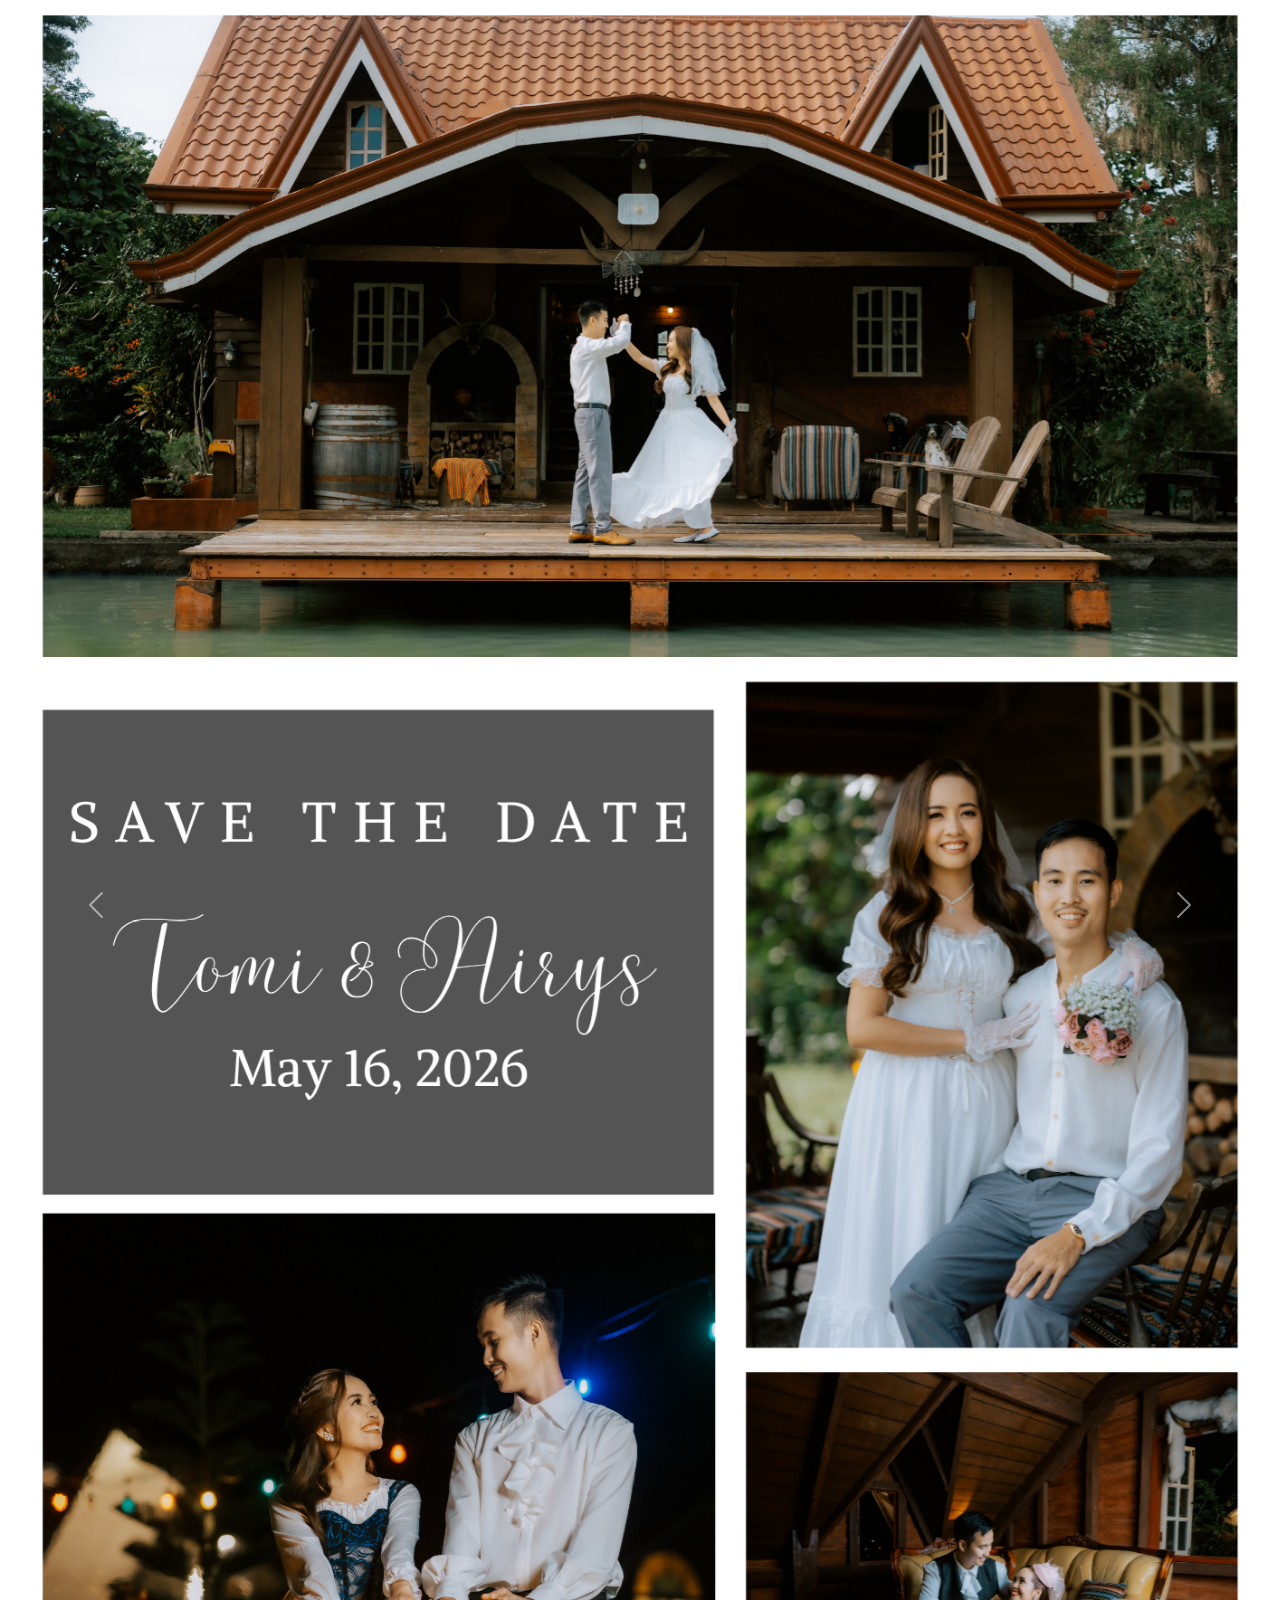
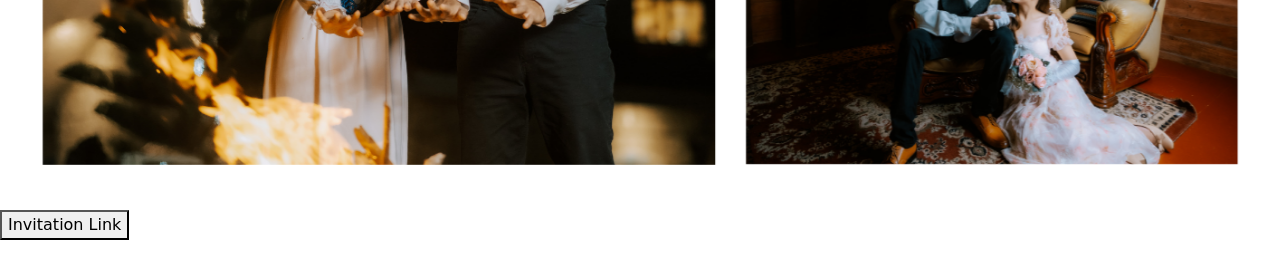
==== index.html @ ee5bdbea "First draft" ====
<html lang="en">
<head>
    <meta charset="UTF-8">
    <meta name="viewport" content="width=device-width, initial-scale=1.0">
    <title>Tomi and Airys Nuptial</title>
    <link rel="stylesheet" href="styles.css">
    <script src="app.js"></script>
    <link href="https://cdn.jsdelivr.net/npm/bootstrap@5.3.8/dist/css/bootstrap.min.css" rel="stylesheet" integrity="sha384-sRIl4kxILFvY47J16cr9ZwB07vP4J8+LH7qKQnuqkuIAvNWLzeN8tE5YBujZqJLB" crossorigin="anonymous">
</head>
<body>

    <div id="carouselExampleIndicators" class="carousel slide">
        <div class="carousel-indicators">
          <button type="button" data-bs-target="#carouselExampleIndicators" data-bs-slide-to="0" class="active" aria-current="true" aria-label="Slide 1"></button>
          <button type="button" data-bs-target="#carouselExampleIndicators" data-bs-slide-to="1" aria-label="Slide 2"></button>
          <button type="button" data-bs-target="#carouselExampleIndicators" data-bs-slide-to="2" aria-label="Slide 3"></button>
        </div>
        <div class="carousel-inner">
          <div class="carousel-item active">
            <img src="images/page_1.png" class="d-block w-100" alt="wedding invitation">
          </div>
          <div class="carousel-item">
            <img src="images/page_2.png" class="d-block w-100" alt="wedding invitation">
          </div>
          <div class="carousel-item">
            <img src="images/page_3.png" class="d-block w-100" alt="wedding invitation">
          </div>
        </div>
        <button class="carousel-control-prev" type="button" data-bs-target="#carouselExampleIndicators" data-bs-slide="prev">
          <span class="carousel-control-prev-icon" aria-hidden="true"></span>
          <span class="visually-hidden">Previous</span>
        </button>
        <button class="carousel-control-next" type="button" data-bs-target="#carouselExampleIndicators" data-bs-slide="next">
          <span class="carousel-control-next-icon" aria-hidden="true"></span>
          <span class="visually-hidden">Next</span>
        </button>
      </div>
    
    <form action="https://invyt.app/invite/7E9C6C95"><button>Invitation Link</button></form>
    

    <script src="https://cdn.jsdelivr.net/npm/bootstrap@5.3.8/dist/js/bootstrap.bundle.min.js" integrity="sha384-FKyoEForCGlyvwx9Hj09JcYn3nv7wiPVlz7YYwJrWVcXK/BmnVDxM+D2scQbITxI" crossorigin="anonymous"></script>
</body>
</html>
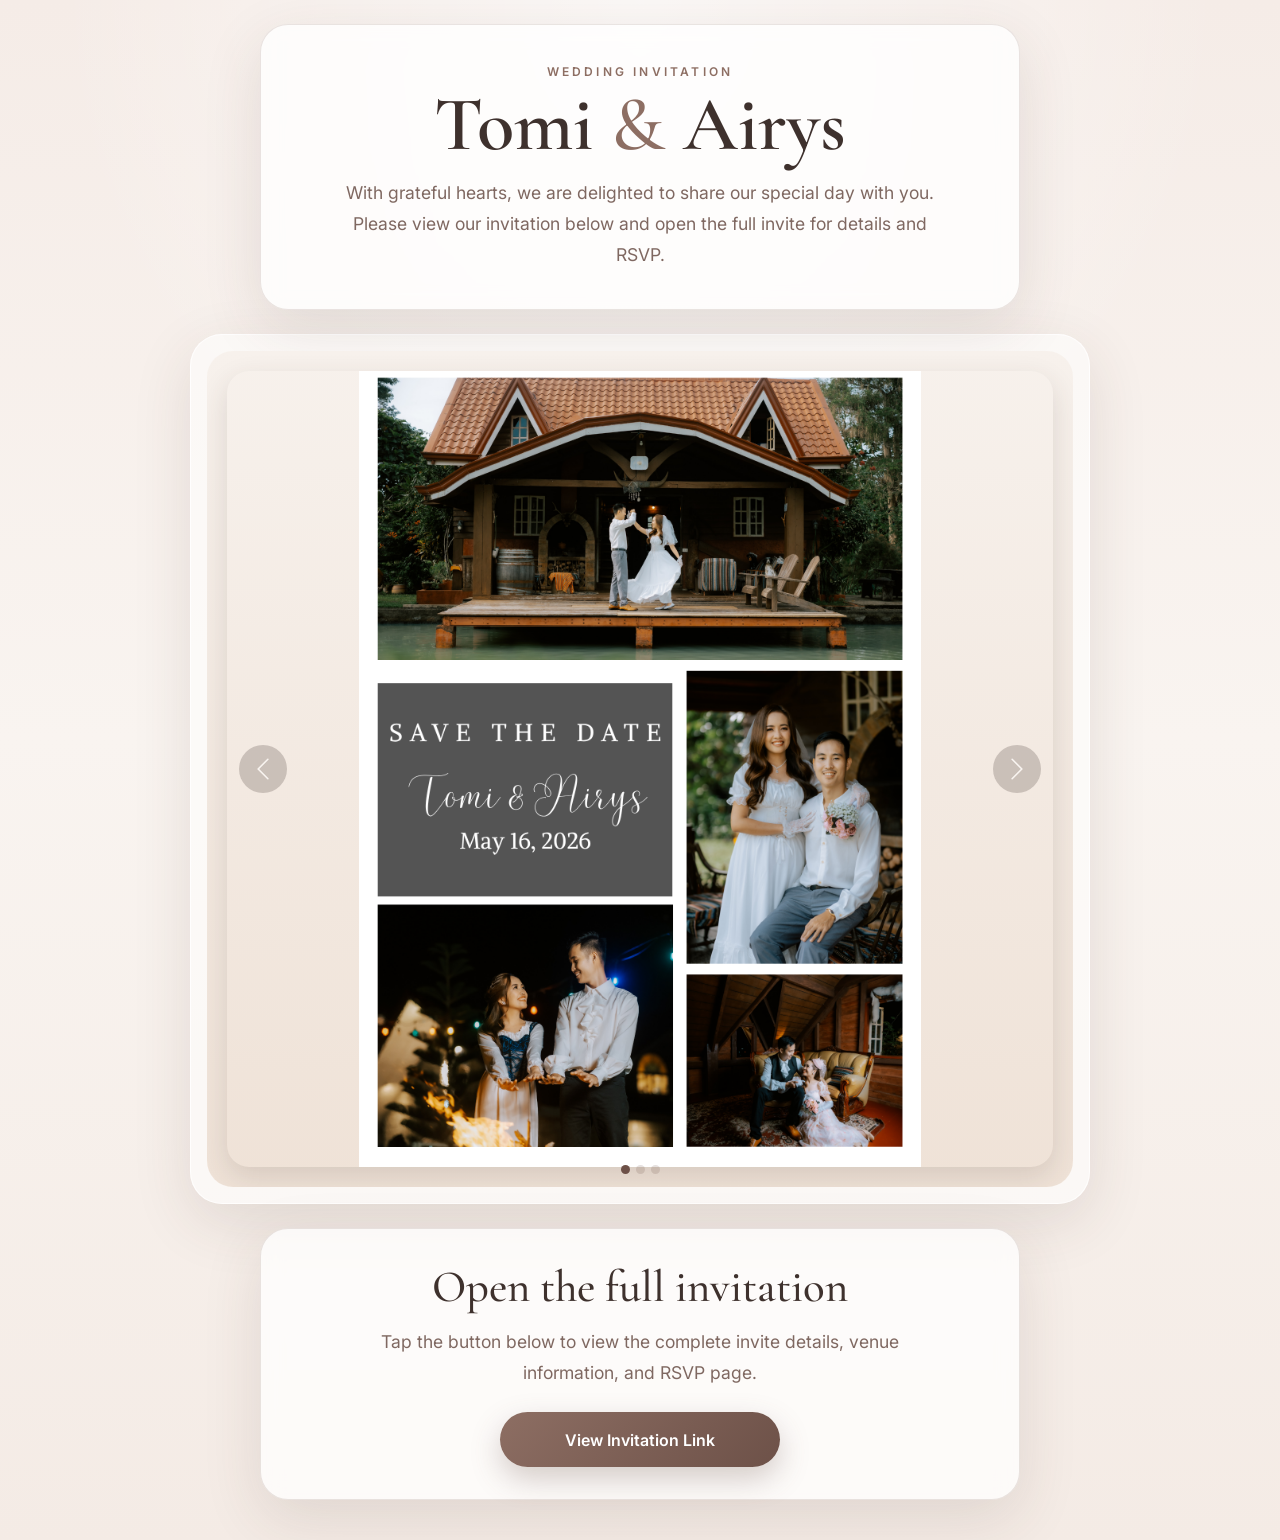
==== commit 3c293be9: "Finishing touches" ====
--- a/index.html
+++ b/index.html
@@ -1,44 +1,79 @@
+<!DOCTYPE html>
 <html lang="en">
 <head>
     <meta charset="UTF-8">
     <meta name="viewport" content="width=device-width, initial-scale=1.0">
-    <title>Tomi and Airys Nuptial</title>
+    <meta name="theme-color" content="#f4ece7">
+    <title>Tomi & Airys | Wedding Invitation</title>
+    <meta name="description" content="A digital wedding invitation for Tomi and Airys.">
+    <link rel="preconnect" href="https://fonts.googleapis.com">
+    <link rel="preconnect" href="https://fonts.gstatic.com" crossorigin>
+    <link href="https://fonts.googleapis.com/css2?family=Cormorant+Garamond:wght@400;500;600;700&family=Inter:wght@400;500;600&display=swap" rel="stylesheet">
+    <link href="https://cdn.jsdelivr.net/npm/bootstrap@5.3.8/dist/css/bootstrap.min.css" rel="stylesheet" integrity="sha384-sRIl4kxILFvY47J16cr9ZwB07vP4J8+LH7qKQnuqkuIAvNWLzeN8tE5YBujZqJLB" crossorigin="anonymous">
     <link rel="stylesheet" href="styles.css">
-    <script src="app.js"></script>
-    <link href="https://cdn.jsdelivr.net/npm/bootstrap@5.3.8/dist/css/bootstrap.min.css" rel="stylesheet" integrity="sha384-sRIl4kxILFvY47J16cr9ZwB07vP4J8+LH7qKQnuqkuIAvNWLzeN8tE5YBujZqJLB" crossorigin="anonymous">
 </head>
 <body>
+    <main class="invitation-shell">
+        <section class="hero-section container">
+            <div class="intro-card text-center">
+                <p class="eyebrow mb-2">Wedding Invitation</p>
+                <h1 class="display-name">Tomi <span>&amp;</span> Airys</h1>
+                <p class="lead-copy mb-0">
+                    With grateful hearts, we are delighted to share our special day with you.
+                    Please view our invitation below and open the full invite for details and RSVP.
+                </p>
+            </div>
 
-    <div id="carouselExampleIndicators" class="carousel slide">
-        <div class="carousel-indicators">
-          <button type="button" data-bs-target="#carouselExampleIndicators" data-bs-slide-to="0" class="active" aria-current="true" aria-label="Slide 1"></button>
-          <button type="button" data-bs-target="#carouselExampleIndicators" data-bs-slide-to="1" aria-label="Slide 2"></button>
-          <button type="button" data-bs-target="#carouselExampleIndicators" data-bs-slide-to="2" aria-label="Slide 3"></button>
-        </div>
-        <div class="carousel-inner">
-          <div class="carousel-item active">
-            <img src="images/page_1.png" class="d-block w-100" alt="wedding invitation">
-          </div>
-          <div class="carousel-item">
-            <img src="images/page_2.png" class="d-block w-100" alt="wedding invitation">
-          </div>
-          <div class="carousel-item">
-            <img src="images/page_3.png" class="d-block w-100" alt="wedding invitation">
-          </div>
-        </div>
-        <button class="carousel-control-prev" type="button" data-bs-target="#carouselExampleIndicators" data-bs-slide="prev">
-          <span class="carousel-control-prev-icon" aria-hidden="true"></span>
-          <span class="visually-hidden">Previous</span>
-        </button>
-        <button class="carousel-control-next" type="button" data-bs-target="#carouselExampleIndicators" data-bs-slide="next">
-          <span class="carousel-control-next-icon" aria-hidden="true"></span>
-          <span class="visually-hidden">Next</span>
-        </button>
-      </div>
-    
-    <form action="https://invyt.app/invite/7E9C6C95"><button>Invitation Link</button></form>
-    
+            <div class="invitation-frame">
+                <div id="carouselExampleIndicators" class="carousel slide" data-bs-ride="carousel" data-bs-interval="5000">
+                    <div class="carousel-indicators">
+                        <button type="button" data-bs-target="#carouselExampleIndicators" data-bs-slide-to="0" class="active" aria-current="true" aria-label="Invitation page 1"></button>
+                        <button type="button" data-bs-target="#carouselExampleIndicators" data-bs-slide-to="1" aria-label="Invitation page 2"></button>
+                        <button type="button" data-bs-target="#carouselExampleIndicators" data-bs-slide-to="2" aria-label="Invitation page 3"></button>
+                    </div>
+
+                    <div class="carousel-inner rounded-4 overflow-hidden">
+                        <div class="carousel-item active">
+                            <div class="slide-canvas">
+                                <img src="images/page_1.png" class="invitation-image" alt="Wedding invitation page 1" loading="eager">
+                            </div>
+                        </div>
+                        <div class="carousel-item">
+                            <div class="slide-canvas">
+                                <img src="images/page_2.png" class="invitation-image" alt="Wedding invitation page 2" loading="lazy">
+                            </div>
+                        </div>
+                        <div class="carousel-item">
+                            <div class="slide-canvas">
+                                <img src="images/page_3.png" class="invitation-image" alt="Wedding invitation page 3" loading="lazy">
+                            </div>
+                        </div>
+                    </div>
+
+                    <button class="carousel-control-prev" type="button" data-bs-target="#carouselExampleIndicators" data-bs-slide="prev" aria-label="Previous invitation page">
+                        <span class="carousel-control-prev-icon" aria-hidden="true"></span>
+                        <span class="visually-hidden">Previous</span>
+                    </button>
+                    <button class="carousel-control-next" type="button" data-bs-target="#carouselExampleIndicators" data-bs-slide="next" aria-label="Next invitation page">
+                        <span class="carousel-control-next-icon" aria-hidden="true"></span>
+                        <span class="visually-hidden">Next</span>
+                    </button>
+                </div>
+            </div>
+
+            <div class="cta-card text-center">
+                <h2 class="cta-title">Open the full invitation</h2>
+                <p class="cta-copy mb-4">
+                    Tap the button below to view the complete invite details, venue information, and RSVP page.
+                </p>
+                <a class="invite-button" href="https://invyt.app/invite/7E9C6C95" target="_blank" rel="noopener noreferrer">
+                    View Invitation Link
+                </a>
+            </div>
+        </section>
+    </main>
 
     <script src="https://cdn.jsdelivr.net/npm/bootstrap@5.3.8/dist/js/bootstrap.bundle.min.js" integrity="sha384-FKyoEForCGlyvwx9Hj09JcYn3nv7wiPVlz7YYwJrWVcXK/BmnVDxM+D2scQbITxI" crossorigin="anonymous"></script>
+    <script src="app.js"></script>
 </body>
-</html>+</html>
--- a/styles.css
+++ b/styles.css
@@ -0,0 +1,281 @@
+:root {
+    --bg: #f7f1ec;
+    --surface: rgba(255, 255, 255, 0.76);
+    --surface-strong: #ffffff;
+    --text: #3e312d;
+    --muted: #7f6861;
+    --accent: #8d6e63;
+    --accent-dark: #6d5148;
+    --border: rgba(141, 110, 99, 0.18);
+    --shadow: 0 18px 60px rgba(73, 48, 39, 0.12);
+}
+
+* {
+    box-sizing: border-box;
+}
+
+html {
+    scroll-behavior: smooth;
+}
+
+body {
+    margin: 0;
+    min-height: 100vh;
+    font-family: "Inter", sans-serif;
+    color: var(--text);
+    background:
+        radial-gradient(circle at top, rgba(255, 255, 255, 0.65), transparent 35%),
+        linear-gradient(180deg, #f5ece7 0%, #f9f4f0 48%, #f4ebe5 100%);
+}
+
+img {
+    max-width: 100%;
+    display: block;
+}
+
+.invitation-shell {
+    min-height: 100vh;
+    display: flex;
+    align-items: center;
+    padding: 24px 0 40px;
+}
+
+.hero-section {
+    width: min(100%, 1140px);
+}
+
+.intro-card,
+.cta-card {
+    width: min(100%, 760px);
+    margin: 0 auto;
+    background: var(--surface);
+    border: 1px solid var(--border);
+    backdrop-filter: blur(10px);
+    border-radius: 28px;
+    box-shadow: var(--shadow);
+}
+
+.intro-card {
+    padding: clamp(1.5rem, 3vw, 2.5rem);
+    margin-bottom: 1.5rem;
+}
+
+.eyebrow {
+    text-transform: uppercase;
+    letter-spacing: 0.2rem;
+    font-size: 0.75rem;
+    font-weight: 600;
+    color: var(--accent);
+}
+
+.display-name,
+.cta-title {
+    font-family: "Cormorant Garamond", serif;
+}
+
+.display-name {
+    font-size: clamp(2.8rem, 6vw, 5.5rem);
+    line-height: 0.95;
+    margin: 0 0 1rem;
+    font-weight: 600;
+}
+
+.display-name span {
+    color: var(--accent);
+    font-weight: 500;
+}
+
+.lead-copy,
+.cta-copy {
+    width: min(100%, 590px);
+    margin: 0 auto;
+    font-size: clamp(0.98rem, 2vw, 1.1rem);
+    line-height: 1.75;
+    color: var(--muted);
+}
+
+.invitation-frame {
+    width: min(100%, 900px);
+    margin: 0 auto;
+    padding: clamp(0.75rem, 2vw, 1rem);
+    border-radius: 32px;
+    background: rgba(255, 255, 255, 0.55);
+    border: 1px solid rgba(255, 255, 255, 0.8);
+    box-shadow: var(--shadow);
+}
+
+#carouselExampleIndicators {
+    border-radius: 26px;
+    overflow: hidden;
+    background: linear-gradient(180deg, #f7f1ec 0%, #efe2d7 100%);
+}
+
+.slide-canvas {
+    display: flex;
+    align-items: center;
+    justify-content: center;
+    min-height: clamp(420px, 78vh, 920px);
+    padding: clamp(0.75rem, 2vw, 1.25rem);
+}
+
+.invitation-image {
+    width: 100%;
+    height: auto;
+    max-height: calc(92vh - 2rem);
+    object-fit: contain;
+    border-radius: 22px;
+    box-shadow: 0 10px 28px rgba(62, 49, 45, 0.14);
+}
+
+.carousel-indicators {
+    margin-bottom: 0.8rem;
+}
+
+.carousel-indicators [data-bs-target] {
+    width: 9px;
+    height: 9px;
+    border-radius: 50%;
+    border: none;
+    background-color: rgba(109, 81, 72, 0.35);
+}
+
+.carousel-indicators .active {
+    background-color: var(--accent-dark);
+}
+
+.carousel-control-prev,
+.carousel-control-next {
+    width: 13%;
+}
+
+.carousel-control-prev-icon,
+.carousel-control-next-icon {
+    width: 3rem;
+    height: 3rem;
+    border-radius: 999px;
+    background-color: rgba(62, 49, 45, 0.45);
+    background-size: 55%;
+}
+
+.cta-card {
+    padding: clamp(1.5rem, 3vw, 2rem);
+    margin-top: 1.5rem;
+}
+
+.cta-title {
+    font-size: clamp(2rem, 4vw, 2.8rem);
+    margin-bottom: 0.75rem;
+}
+
+.invite-button {
+    display: inline-flex;
+    align-items: center;
+    justify-content: center;
+    min-width: min(100%, 280px);
+    padding: 0.95rem 1.6rem;
+    border-radius: 999px;
+    background: linear-gradient(135deg, var(--accent) 0%, var(--accent-dark) 100%);
+    color: #fff;
+    font-weight: 600;
+    text-decoration: none;
+    box-shadow: 0 12px 30px rgba(109, 81, 72, 0.28);
+    transition: transform 0.2s ease, box-shadow 0.2s ease, opacity 0.2s ease;
+}
+
+.invite-button:hover,
+.invite-button:focus-visible {
+    color: #fff;
+    transform: translateY(-1px);
+    box-shadow: 0 16px 32px rgba(109, 81, 72, 0.34);
+    opacity: 0.96;
+}
+
+.invite-button:focus-visible {
+    outline: 3px solid rgba(141, 110, 99, 0.28);
+    outline-offset: 4px;
+}
+
+@media (max-width: 991.98px) {
+    .invitation-shell {
+        padding-top: 18px;
+    }
+
+    .invitation-frame {
+        border-radius: 24px;
+    }
+
+    .slide-canvas {
+        min-height: clamp(360px, 72vh, 760px);
+    }
+}
+
+@media (max-width: 767.98px) {
+    .intro-card,
+    .cta-card {
+        border-radius: 22px;
+    }
+
+    .intro-card {
+        margin-bottom: 1rem;
+    }
+
+    .lead-copy,
+    .cta-copy {
+        line-height: 1.65;
+    }
+
+    .invitation-frame {
+        padding: 0.55rem;
+        border-radius: 20px;
+    }
+
+    #carouselExampleIndicators {
+        border-radius: 18px;
+    }
+
+    .slide-canvas {
+        min-height: clamp(320px, 68vh, 680px);
+        padding: 0.55rem;
+    }
+
+    .carousel-control-prev,
+    .carousel-control-next {
+        width: 18%;
+    }
+
+    .carousel-control-prev-icon,
+    .carousel-control-next-icon {
+        width: 2.5rem;
+        height: 2.5rem;
+    }
+
+    .invite-button {
+        width: 100%;
+    }
+}
+
+@media (max-width: 479.98px) {
+    .invitation-shell {
+        padding-bottom: 28px;
+    }
+
+    .intro-card,
+    .cta-card {
+        padding: 1.2rem 1rem;
+    }
+
+    .eyebrow {
+        letter-spacing: 0.14rem;
+        font-size: 0.7rem;
+    }
+
+    .slide-canvas {
+        min-height: clamp(280px, 62vh, 560px);
+    }
+
+    .carousel-control-prev-icon,
+    .carousel-control-next-icon {
+        width: 2.25rem;
+        height: 2.25rem;
+    }
+}
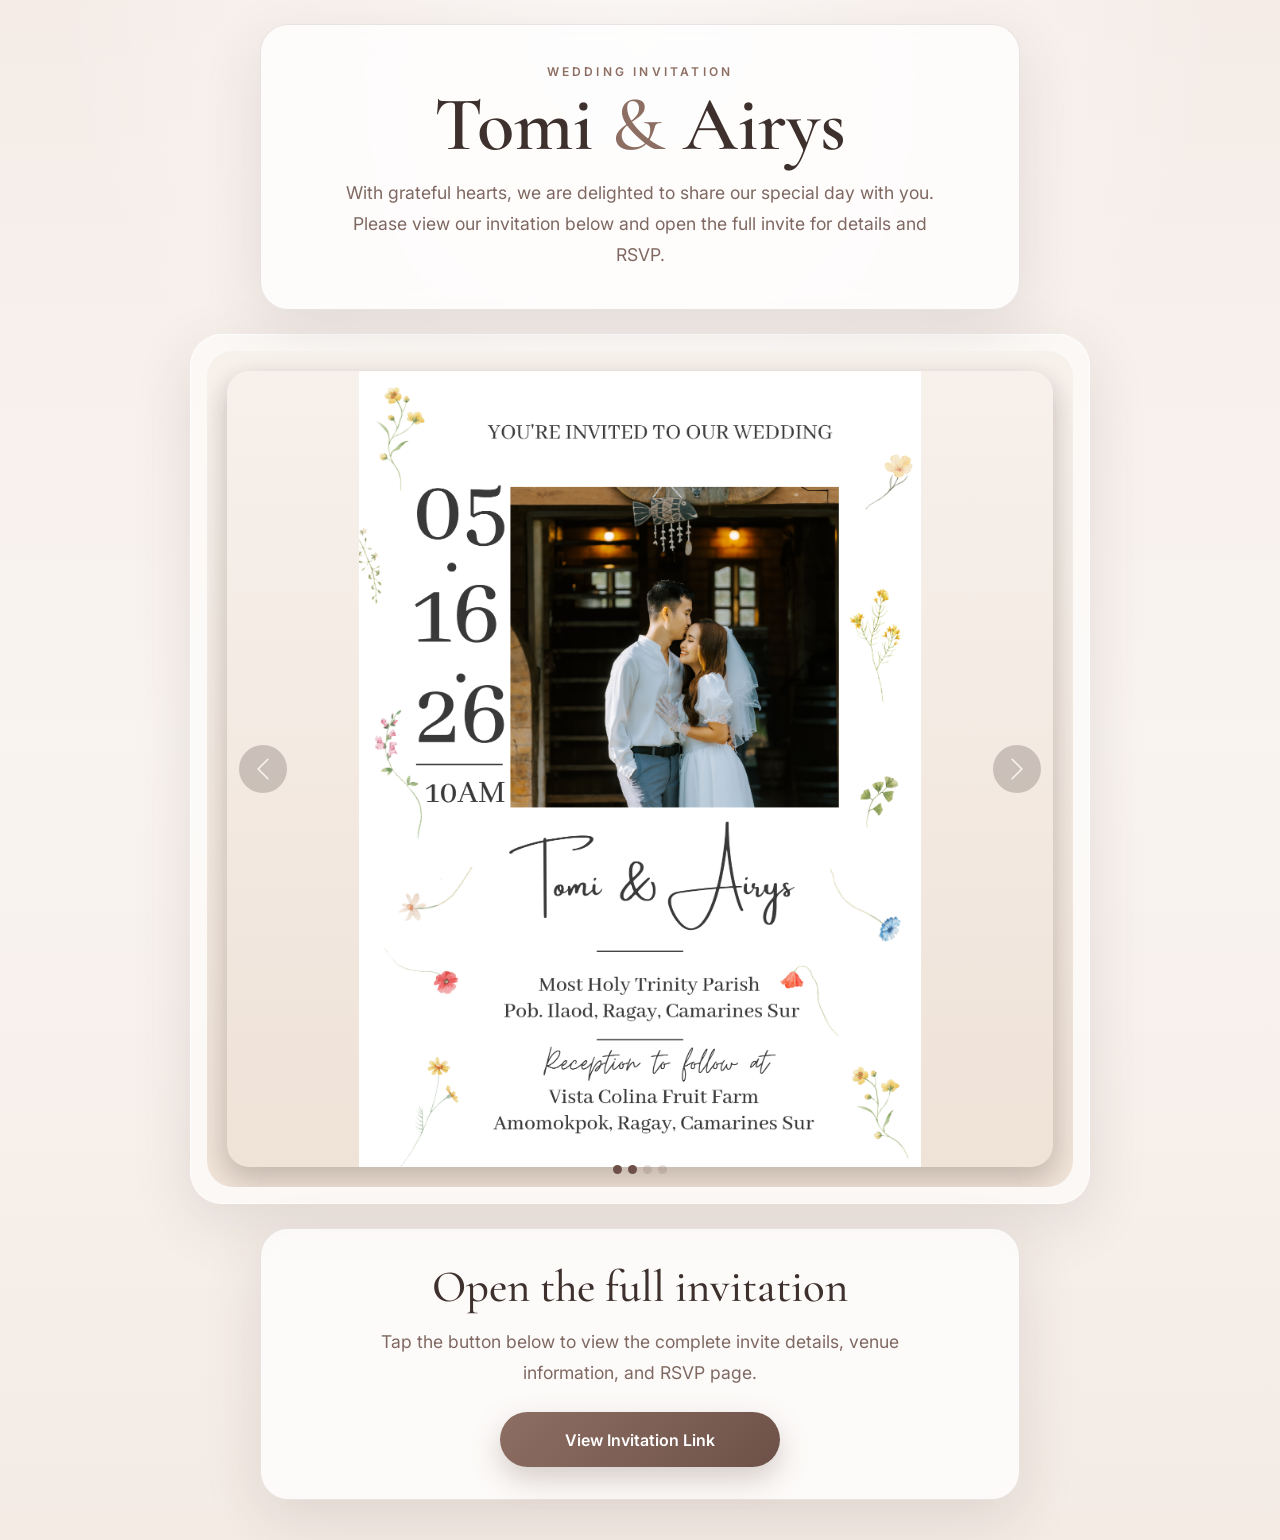
==== commit 337c7e00: "Added 1 image for page 2" ====
--- a/index.html
+++ b/index.html
@@ -28,14 +28,20 @@
                 <div id="carouselExampleIndicators" class="carousel slide" data-bs-ride="carousel" data-bs-interval="5000">
                     <div class="carousel-indicators">
                         <button type="button" data-bs-target="#carouselExampleIndicators" data-bs-slide-to="0" class="active" aria-current="true" aria-label="Invitation page 1"></button>
-                        <button type="button" data-bs-target="#carouselExampleIndicators" data-bs-slide-to="1" aria-label="Invitation page 2"></button>
-                        <button type="button" data-bs-target="#carouselExampleIndicators" data-bs-slide-to="2" aria-label="Invitation page 3"></button>
+                        <button type="button" data-bs-target="#carouselExampleIndicators" data-bs-slide-to="1" class="active" aria-current="true" aria-label="Invitation page 1.1"></button>
+                        <button type="button" data-bs-target="#carouselExampleIndicators" data-bs-slide-to="2" aria-label="Invitation page 2"></button>
+                        <button type="button" data-bs-target="#carouselExampleIndicators" data-bs-slide-to="3" aria-label="Invitation page 3"></button>
                     </div>
 
                     <div class="carousel-inner rounded-4 overflow-hidden">
                         <div class="carousel-item active">
                             <div class="slide-canvas">
                                 <img src="images/page_1.png" class="invitation-image" alt="Wedding invitation page 1" loading="eager">
+                            </div>
+                        </div>
+                        <div class="carousel-item active">
+                            <div class="slide-canvas">
+                                <img src="images/page_second.png" class="invitation-image" alt="Wedding invitation page 1.1" loading="eager">
                             </div>
                         </div>
                         <div class="carousel-item">
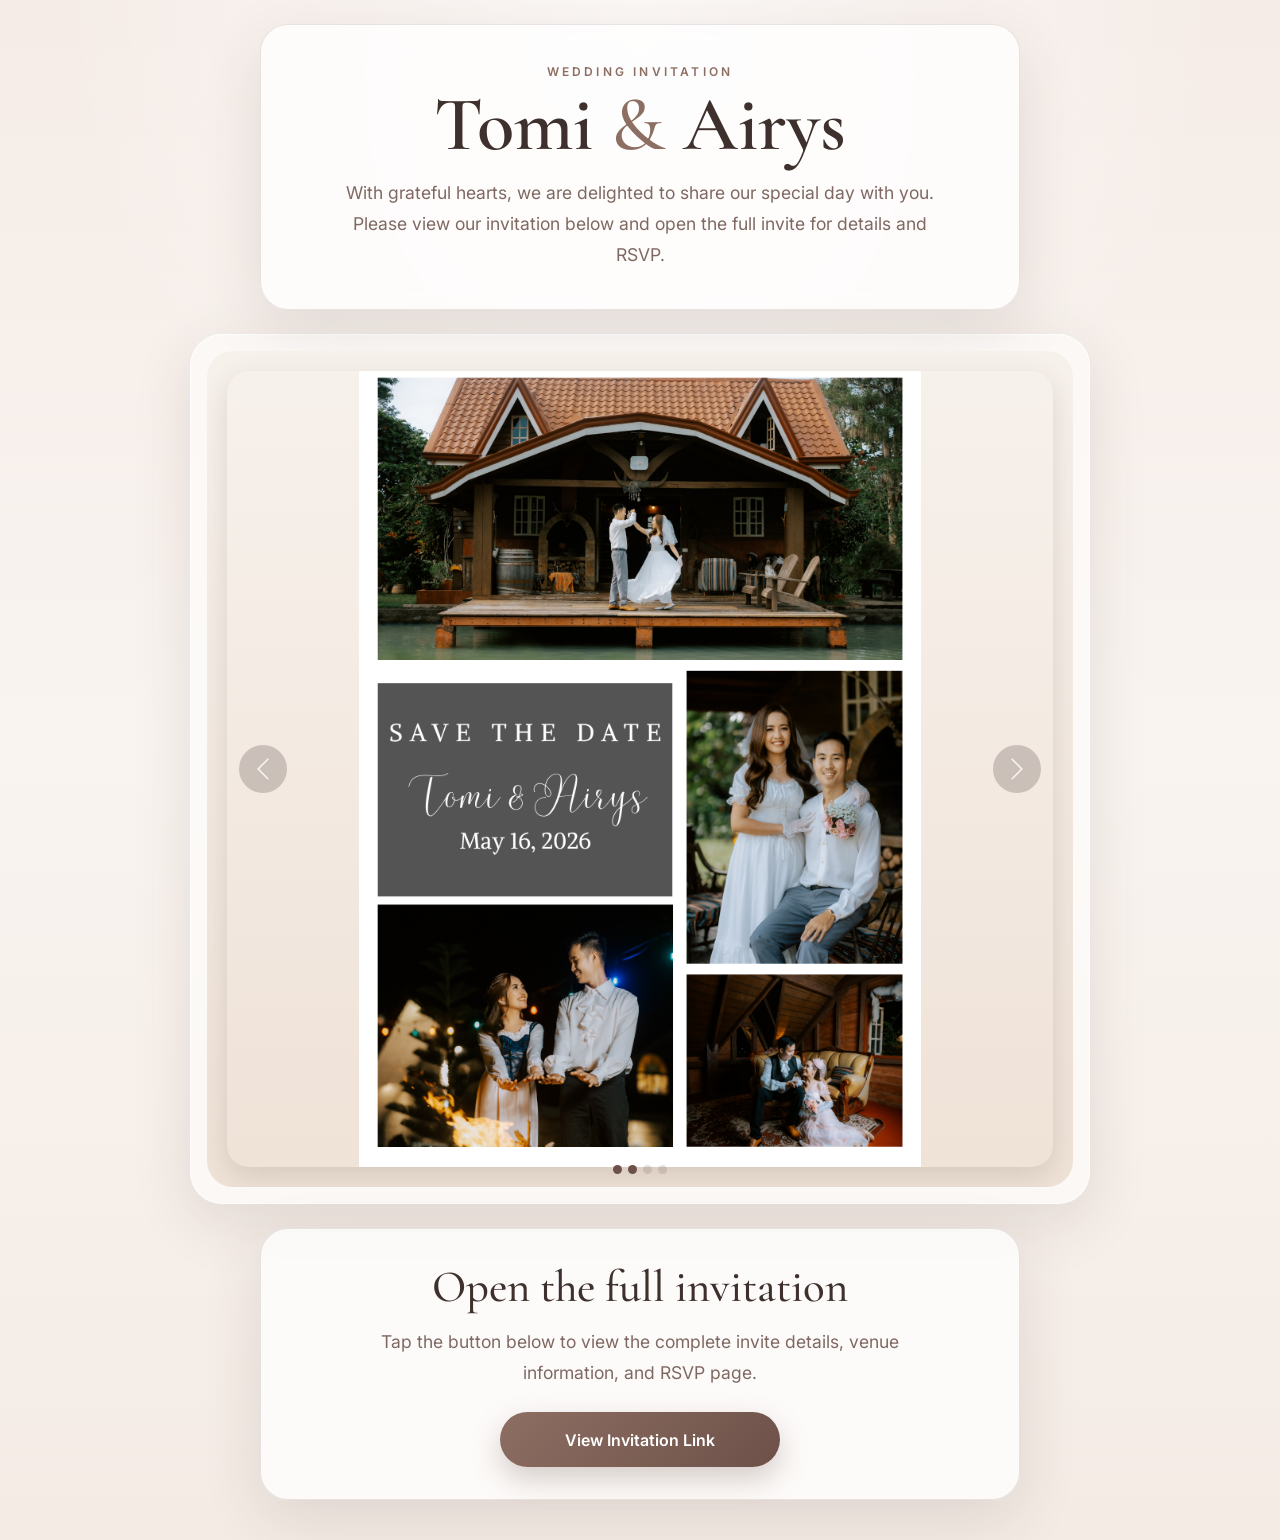
==== commit a54e886f: "Revised carousel" ====
--- a/index.html
+++ b/index.html
@@ -39,7 +39,7 @@
                                 <img src="images/page_1.png" class="invitation-image" alt="Wedding invitation page 1" loading="eager">
                             </div>
                         </div>
-                        <div class="carousel-item active">
+                        <div class="carousel-item">
                             <div class="slide-canvas">
                                 <img src="images/page_second.png" class="invitation-image" alt="Wedding invitation page 1.1" loading="eager">
                             </div>
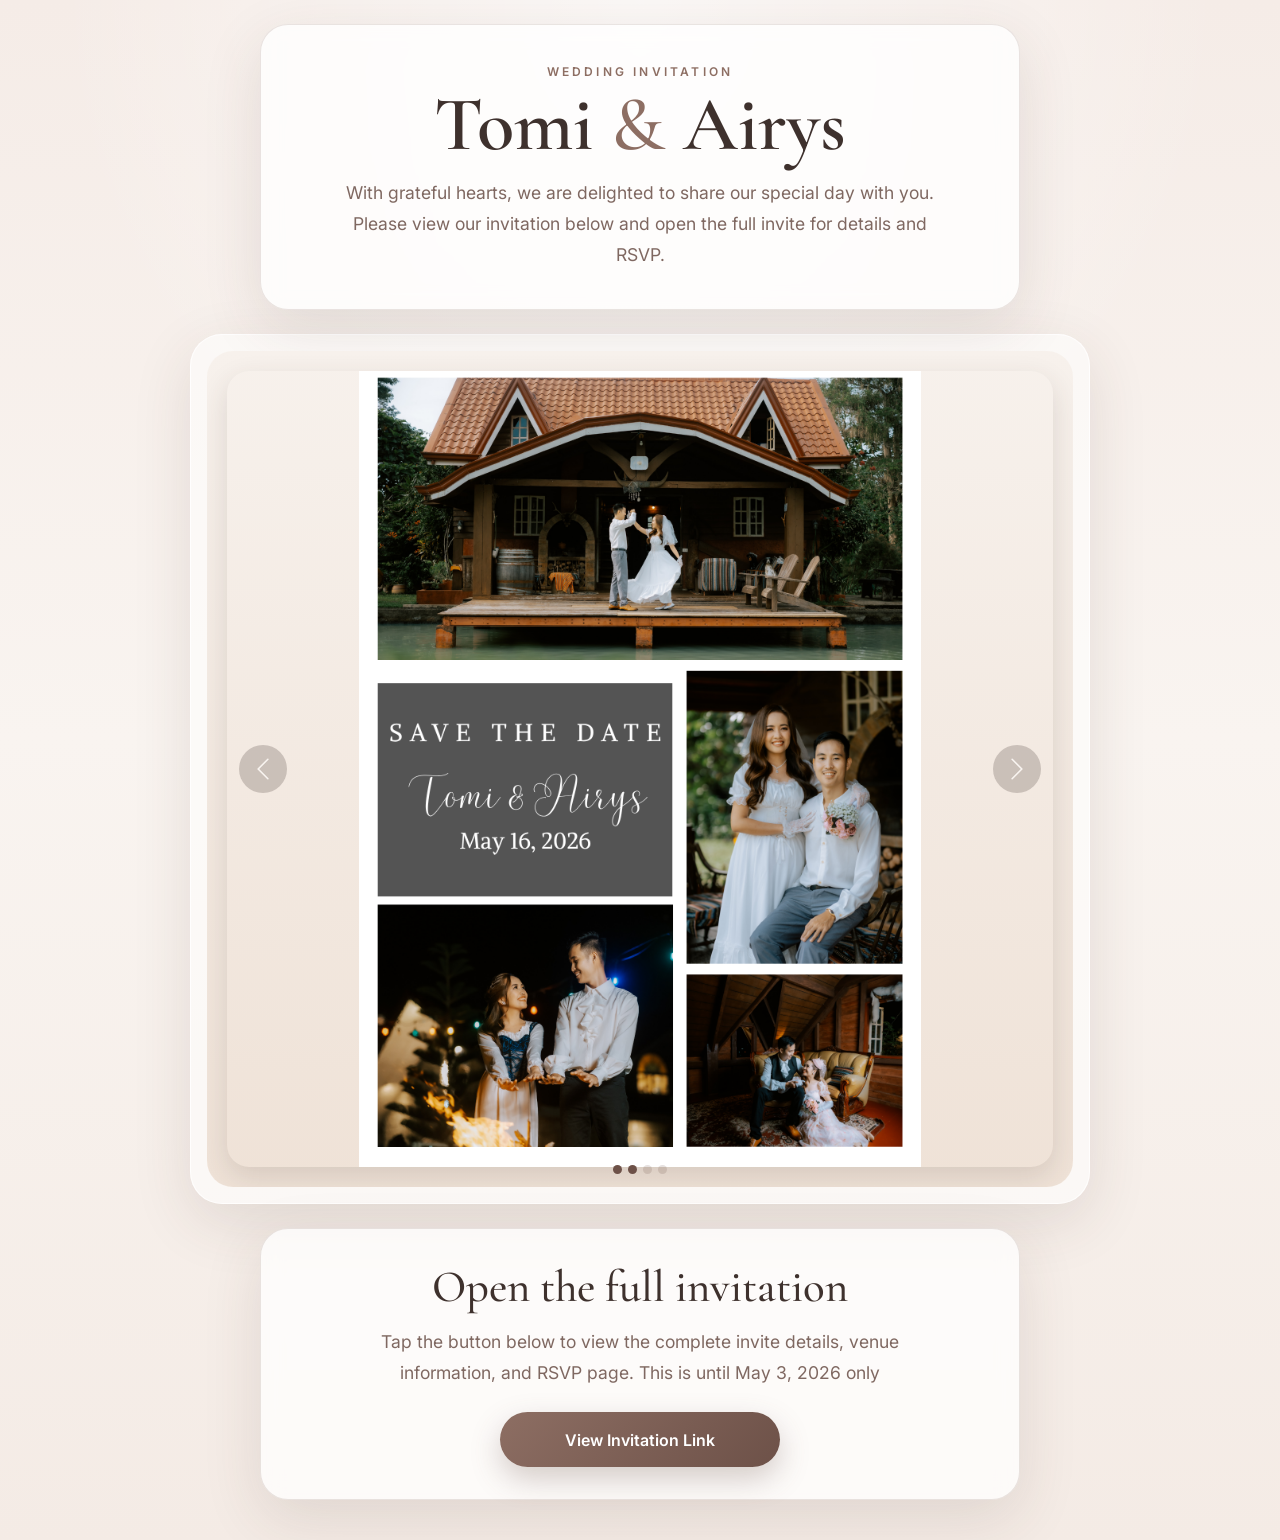
==== commit 40dcbb3d: "added due date for rsvp at the bottom of the page" ====
--- a/index.html
+++ b/index.html
@@ -46,12 +46,12 @@
                         </div>
                         <div class="carousel-item">
                             <div class="slide-canvas">
-                                <img src="images/page_2.png" class="invitation-image" alt="Wedding invitation page 2" loading="lazy">
+                                <img src="images/page_4.4.png" class="invitation-image" alt="Wedding invitation page 2" loading="lazy">
                             </div>
                         </div>
                         <div class="carousel-item">
                             <div class="slide-canvas">
-                                <img src="images/page_3.png" class="invitation-image" alt="Wedding invitation page 3" loading="lazy">
+                                <img src="images/final_page.png" class="invitation-image" alt="Wedding invitation page 3" loading="lazy">
                             </div>
                         </div>
                     </div>
@@ -70,7 +70,7 @@
             <div class="cta-card text-center">
                 <h2 class="cta-title">Open the full invitation</h2>
                 <p class="cta-copy mb-4">
-                    Tap the button below to view the complete invite details, venue information, and RSVP page.
+                    Tap the button below to view the complete invite details, venue information, and RSVP page. This is until May 3, 2026 only
                 </p>
                 <a class="invite-button" href="https://invyt.app/invite/7E9C6C95" target="_blank" rel="noopener noreferrer">
                     View Invitation Link
